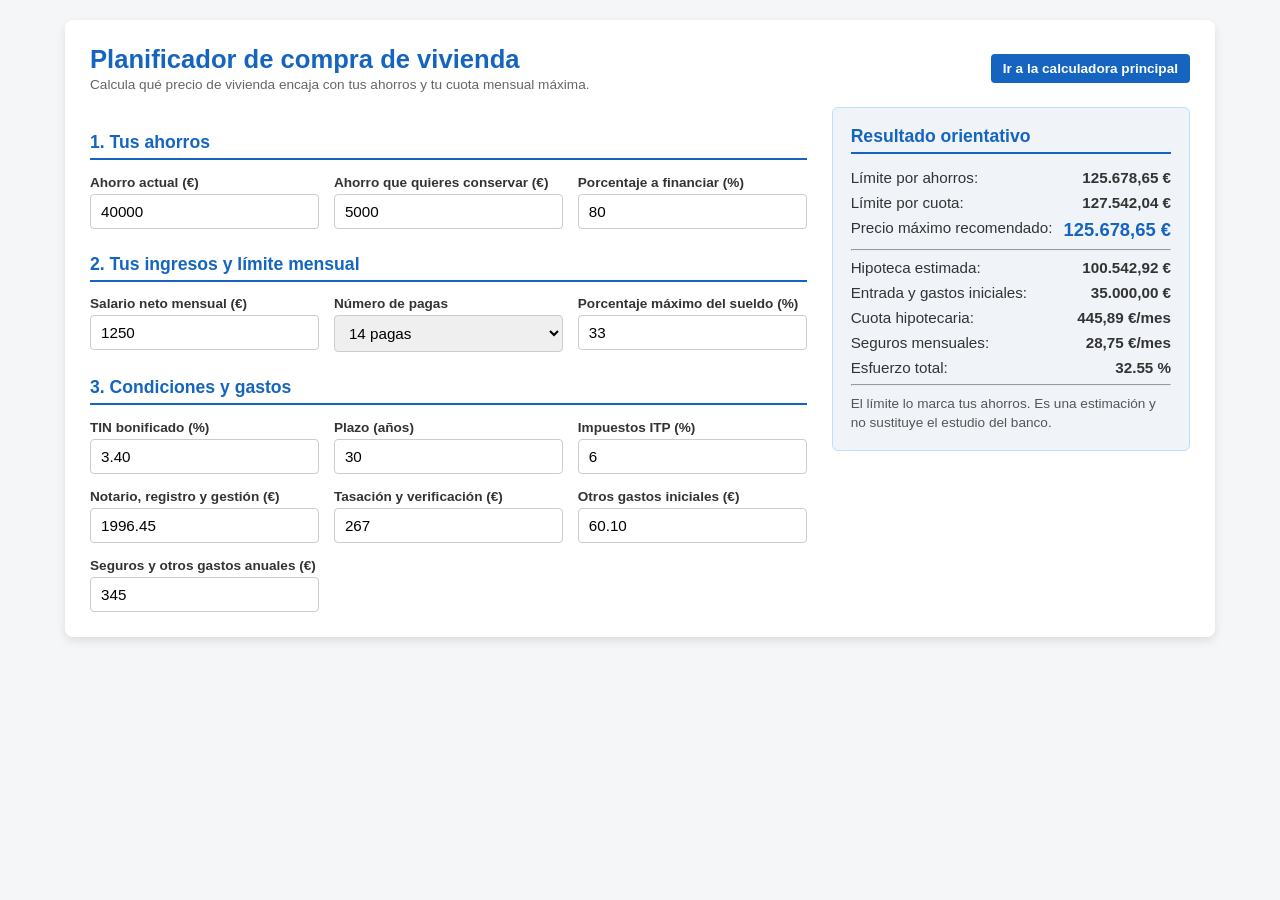
==== planificador.html @ c2ce825a "planificador" ====
<!DOCTYPE html>
<html lang="es">
<head>
  <meta charset="UTF-8">
  <meta name="viewport" content="width=device-width, initial-scale=1.0">
  <title>Planificador de compra de vivienda</title>
  <link rel="stylesheet" href="styles.css">
</head>
<body class="theme-azul">
  <main class="container planner-container">
    <div class="header-bar">
      <div>
        <h1>Planificador de compra de vivienda</h1>
        <p class="intro-text">Calcula qué precio de vivienda encaja con tus ahorros y tu cuota mensual máxima.</p>
      </div>
      <a class="btn-action link-button" href="index.html">Ir a la calculadora principal</a>
    </div>

    <div class="main-layout">
      <div>
        <h2>1. Tus ahorros</h2>
        <div class="grid">
          <div class="form-group">
            <label for="ahorroActual">Ahorro actual (€)</label>
            <input type="number" id="ahorroActual" value="40000" min="0" oninput="calcularPlanificacion()">
          </div>
          <div class="form-group">
            <label for="ahorroReserva">Ahorro que quieres conservar (€)</label>
            <input type="number" id="ahorroReserva" value="5000" min="0" oninput="calcularPlanificacion()">
          </div>
          <div class="form-group">
            <label for="porcentajeFinanciacion">Porcentaje a financiar (%)</label>
            <input type="number" id="porcentajeFinanciacion" value="80" min="1" max="100" step="0.1" oninput="calcularPlanificacion()">
          </div>
        </div>

        <h2>2. Tus ingresos y límite mensual</h2>
        <div class="grid">
          <div class="form-group">
            <label for="salarioMensual">Salario neto mensual (€)</label>
            <input type="number" id="salarioMensual" value="1250" min="0" oninput="calcularPlanificacion()">
          </div>
          <div class="form-group">
            <label for="numeroPagas">Número de pagas</label>
            <select id="numeroPagas" onchange="calcularPlanificacion()">
              <option value="12">12 pagas</option>
              <option value="14" selected>14 pagas</option>
            </select>
          </div>
          <div class="form-group">
            <label for="porcentajeEsfuerzo">Porcentaje máximo del sueldo (%)</label>
            <input type="number" id="porcentajeEsfuerzo" value="33" min="1" max="100" step="0.1" oninput="calcularPlanificacion()">
          </div>
        </div>

        <h2>3. Condiciones y gastos</h2>
        <div class="grid">
          <div class="form-group">
            <label for="tinBonificado">TIN bonificado (%)</label>
            <input type="number" id="tinBonificado" value="3.40" min="0" step="0.01" oninput="calcularPlanificacion()">
          </div>
          <div class="form-group">
            <label for="plazoAnos">Plazo (años)</label>
            <input type="number" id="plazoAnos" value="30" min="1" oninput="calcularPlanificacion()">
          </div>
          <div class="form-group">
            <label for="porcentajeImpuestos">Impuestos ITP (%)</label>
            <input type="number" id="porcentajeImpuestos" value="6" min="0" step="0.1" oninput="calcularPlanificacion()">
          </div>
          <div class="form-group">
            <label for="gastosCompra">Notario, registro y gestión (€)</label>
            <input type="number" id="gastosCompra" value="1996.45" min="0" step="0.01" oninput="calcularPlanificacion()">
          </div>
          <div class="form-group">
            <label for="gastosHipoteca">Tasación y verificación (€)</label>
            <input type="number" id="gastosHipoteca" value="267" min="0" step="0.01" oninput="calcularPlanificacion()">
          </div>
          <div class="form-group">
            <label for="otrosGastosIniciales">Otros gastos iniciales (€)</label>
            <input type="number" id="otrosGastosIniciales" value="60.10" min="0" step="0.01" oninput="calcularPlanificacion()">
          </div>
          <div class="form-group">
            <label for="gastosRecurrentes">Seguros y otros gastos anuales (€)</label>
            <input type="number" id="gastosRecurrentes" value="345" min="0" step="0.01" oninput="calcularPlanificacion()">
          </div>
        </div>
      </div>

      <aside class="sidebar-card planner-results">
        <h2 style="margin-top:0;">Resultado orientativo</h2>
        <div class="res-line"><span>Límite por ahorros:</span><strong id="resLimiteAhorros">0,00 €</strong></div>
        <div class="res-line"><span>Límite por cuota:</span><strong id="resLimiteCuota">0,00 €</strong></div>
        <div class="res-line"><span>Precio máximo recomendado:</span><strong id="resPrecioMaximo" class="highlight">0,00 €</strong></div>
        <hr>
        <div class="res-line"><span>Hipoteca estimada:</span><strong id="resHipoteca">0,00 €</strong></div>
        <div class="res-line"><span>Entrada y gastos iniciales:</span><strong id="resAportacion">0,00 €</strong></div>
        <div class="res-line"><span>Cuota hipotecaria:</span><strong id="resCuota">0,00 €/mes</strong></div>
        <div class="res-line"><span>Seguros mensuales:</span><strong id="resSeguros">0,00 €/mes</strong></div>
        <div class="res-line"><span>Esfuerzo total:</span><strong id="resEsfuerzo">0,00 %</strong></div>
        <hr>
        <div class="planner-note" id="resExplicacion">Introduce tus datos para ver el resultado.</div>
      </aside>
    </div>
  </main>
  <script src="planificador.js"></script>
</body>
</html>
---- styles.css ----
/* Temas de Color */
:root {
  --primary: #1565c0;
  --bg: #f4f6f8;
  --card-bg: #ffffff;
  --text: #333333;
  --border: #cccccc;
  --readonly-bg: #e9ecef;
  --accent-bg: #f0f4f9;
  --results-bg: #e3f2fd;
  --accent-border: #bbdefb;
}

/* Modificadores de Temas */
body.theme-verde {
  --primary: #1b5e20;
  --accent-bg: #f0f7f4;
  --results-bg: #e8f5e9;
  --accent-border: #c8e6c9;
}

body.theme-azul {
  --primary: #1565c0;
  --accent-bg: #f0f4f9;
  --results-bg: #e3f2fd;
  --accent-border: #bbdefb;
}

body.theme-morado {
  --primary: #4a148c;
  --accent-bg: #f3e5f5;
  --results-bg: #f3e5f5;
  --accent-border: #e1bee7;
}

body.theme-rojo {
  --primary: #b71c1c;
  --accent-bg: #ffebee;
  --results-bg: #ffebee;
  --accent-border: #ffcdd2;
}

body.theme-amarillo {
  --primary: #f57f17;
  --accent-bg: #fffde7;
  --results-bg: #fffde7;
  --accent-border: #fff59d;
}

body {
  font-family: Arial, sans-serif;
  background-color: var(--bg);
  color: var(--text);
  margin: 0;
  padding: 20px;
  transition: all 0.3s ease;
}

.container {
  max-width: 1100px;
  margin: 0 auto;
  background: var(--card-bg);
  padding: 25px;
  border-radius: 8px;
  box-shadow: 0 4px 10px rgba(0,0,0,0.1);
  position: relative;
}

.header-bar {
  display: flex;
  justify-content: space-between;
  align-items: center;
  flex-wrap: wrap;
  margin-bottom: 15px;
  gap: 10px;
}

.controls-container {
  display: flex;
  align-items: center;
  gap: 10px;
  font-size: 0.85rem;
  font-weight: bold;
}

.controls-container select {
  padding: 6px 8px;
  font-weight: normal;
}

.btn-action {
  background-color: var(--primary);
  color: #ffffff;
  border: none;
  padding: 7px 12px;
  border-radius: 4px;
  cursor: pointer;
  font-weight: bold;
  font-size: 0.85rem;
  transition: opacity 0.2s;
}

.btn-action:hover {
  opacity: 0.9;
}

h1 {
  color: var(--primary);
  margin: 0;
  font-size: 1.6rem;
}

h2 {
  font-size: 1.1rem;
  border-bottom: 2px solid var(--primary);
  padding-bottom: 5px;
  margin-top: 25px;
  color: var(--primary);
}

.main-layout {
  display: grid;
  grid-template-columns: 2fr 1fr;
  gap: 25px;
}

@media (max-width: 850px) {
  .main-layout {
    grid-template-columns: 1fr;
  }
  .header-bar {
    flex-direction: column;
    align-items: flex-start;
  }
}

.grid {
  display: grid;
  grid-template-columns: repeat(auto-fit, minmax(220px, 1fr));
  gap: 15px;
}

.form-group {
  display: flex;
  flex-direction: column;
}

label {
  font-size: 0.85rem;
  font-weight: bold;
  margin-bottom: 4px;
}

input, select {
  padding: 8px 10px;
  border: 1px solid var(--border);
  border-radius: 4px;
  font-size: 0.95rem;
}

input[readonly] {
  background-color: var(--readonly-bg);
  font-weight: bold;
}

.sidebar-card {
  background-color: var(--accent-bg);
  border: 1px solid var(--accent-border);
  border-radius: 6px;
  padding: 18px;
  height: fit-content;
}

.results-card {
  background-color: var(--results-bg);
  border: 1px solid var(--accent-border);
  border-radius: 6px;
  padding: 15px;
  margin-top: 20px;
}

.results-card div, .sidebar-card div.res-line {
  display: flex;
  justify-content: space-between;
  margin-bottom: 8px;
  font-size: 0.95rem;
}

.highlight {
  font-size: 1.15rem;
  font-weight: bold;
  color: var(--primary);
}

.badge-ok {
  color: #2e7d32;
  font-weight: bold;
}

.badge-alert {
  color: #c62828;
  font-weight: bold;
}

.link-button {
  display: inline-block;
  text-decoration: none;
}

.intro-text {
  font-size: 0.85rem;
  color: #666;
  margin: 3px 0 0;
}

.planner-results {
  align-self: start;
}

.planner-note {
  font-size: 0.85rem;
  line-height: 1.4;
  color: #555;
}

@media (max-width: 500px) {
  body {
    padding: 10px;
  }

  .container {
    padding: 15px;
  }

  .header-bar {
    gap: 15px;
  }

  .controls-container {
    flex-wrap: wrap;
  }
}
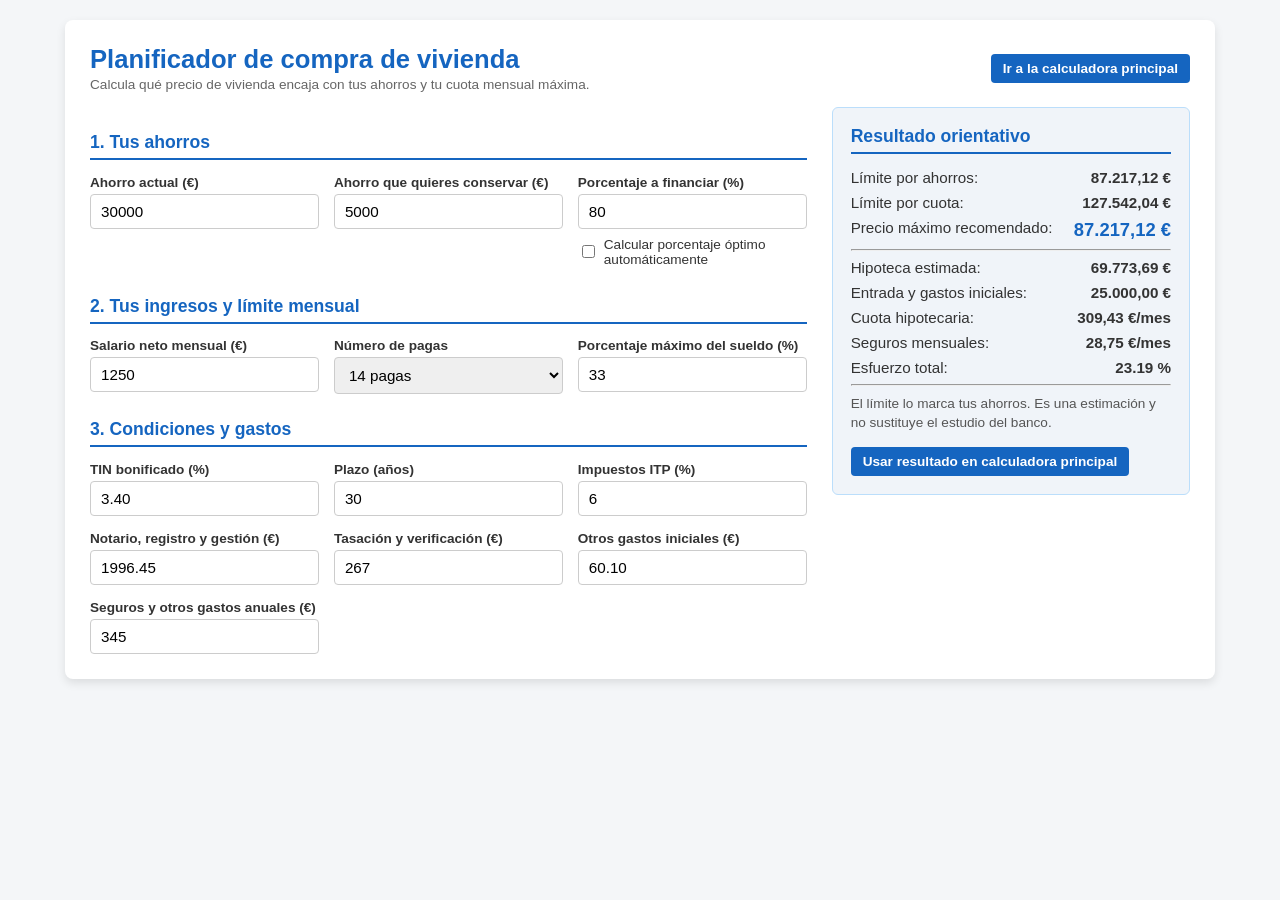
==== commit 7f2d4086: "fix planificador" ====
--- a/planificador.html
+++ b/planificador.html
@@ -22,7 +22,7 @@
         <div class="grid">
           <div class="form-group">
             <label for="ahorroActual">Ahorro actual (€)</label>
-            <input type="number" id="ahorroActual" value="40000" min="0" oninput="calcularPlanificacion()">
+            <input type="number" id="ahorroActual" value="30000" min="0" oninput="calcularPlanificacion()">
           </div>
           <div class="form-group">
             <label for="ahorroReserva">Ahorro que quieres conservar (€)</label>
@@ -31,6 +31,7 @@
           <div class="form-group">
             <label for="porcentajeFinanciacion">Porcentaje a financiar (%)</label>
             <input type="number" id="porcentajeFinanciacion" value="80" min="1" max="100" step="0.1" oninput="calcularPlanificacion()">
+            <label class="checkbox-label"><input type="checkbox" id="financiacionAutomatica" onchange="cambiarModoFinanciacion()"> Calcular porcentaje óptimo automáticamente</label>
           </div>
         </div>
 
@@ -99,6 +100,7 @@
         <div class="res-line"><span>Esfuerzo total:</span><strong id="resEsfuerzo">0,00 %</strong></div>
         <hr>
         <div class="planner-note" id="resExplicacion">Introduce tus datos para ver el resultado.</div>
+        <a class="btn-action link-button planner-main-link" id="usarEnPrincipal" href="index.html">Usar resultado en calculadora principal</a>
       </aside>
     </div>
   </main>
--- a/styles.css
+++ b/styles.css
@@ -223,6 +223,24 @@
   color: #555;
 }
 
+.checkbox-label {
+  display: flex;
+  flex-direction: row;
+  align-items: center;
+  gap: 6px;
+  margin-top: 8px;
+  font-weight: normal;
+}
+
+.checkbox-label input {
+  width: auto;
+}
+
+.planner-main-link {
+  margin-top: 15px;
+  text-align: center;
+}
+
 @media (max-width: 500px) {
   body {
     padding: 10px;
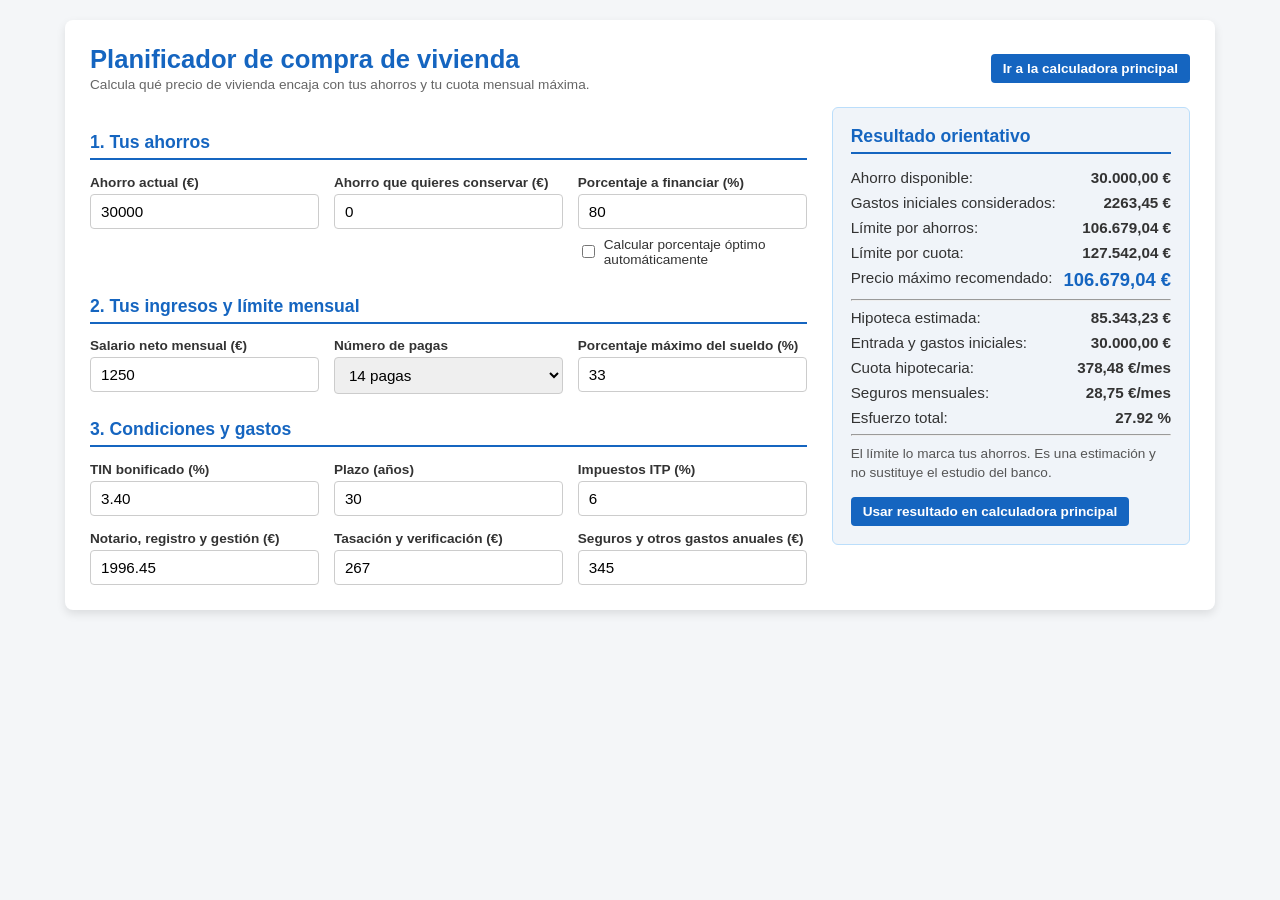
==== commit 0a683063: "posible fix" ====
--- a/planificador.html
+++ b/planificador.html
@@ -26,7 +26,7 @@
           </div>
           <div class="form-group">
             <label for="ahorroReserva">Ahorro que quieres conservar (€)</label>
-            <input type="number" id="ahorroReserva" value="5000" min="0" oninput="calcularPlanificacion()">
+            <input type="number" id="ahorroReserva" value="0" min="0" oninput="calcularPlanificacion()">
           </div>
           <div class="form-group">
             <label for="porcentajeFinanciacion">Porcentaje a financiar (%)</label>
@@ -77,10 +77,6 @@
             <input type="number" id="gastosHipoteca" value="267" min="0" step="0.01" oninput="calcularPlanificacion()">
           </div>
           <div class="form-group">
-            <label for="otrosGastosIniciales">Otros gastos iniciales (€)</label>
-            <input type="number" id="otrosGastosIniciales" value="60.10" min="0" step="0.01" oninput="calcularPlanificacion()">
-          </div>
-          <div class="form-group">
             <label for="gastosRecurrentes">Seguros y otros gastos anuales (€)</label>
             <input type="number" id="gastosRecurrentes" value="345" min="0" step="0.01" oninput="calcularPlanificacion()">
           </div>
@@ -89,6 +85,8 @@
 
       <aside class="sidebar-card planner-results">
         <h2 style="margin-top:0;">Resultado orientativo</h2>
+        <div class="res-line"><span>Ahorro disponible:</span><strong id="resAhorroDisponible">0,00 €</strong></div>
+        <div class="res-line"><span>Gastos iniciales considerados:</span><strong id="resGastosIniciales">0,00 €</strong></div>
         <div class="res-line"><span>Límite por ahorros:</span><strong id="resLimiteAhorros">0,00 €</strong></div>
         <div class="res-line"><span>Límite por cuota:</span><strong id="resLimiteCuota">0,00 €</strong></div>
         <div class="res-line"><span>Precio máximo recomendado:</span><strong id="resPrecioMaximo" class="highlight">0,00 €</strong></div>
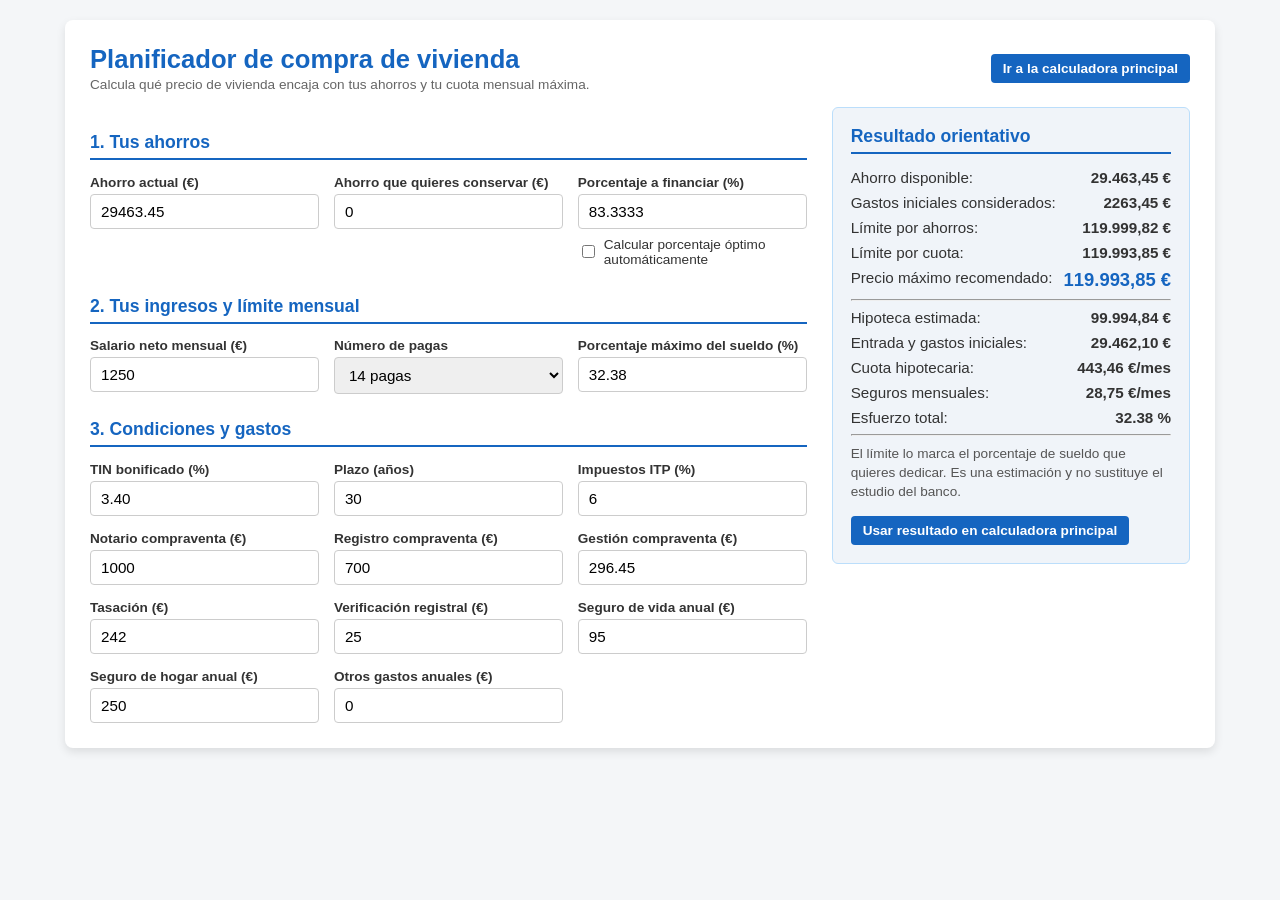
==== commit e3001a4c: "cambios" ====
--- a/planificador.html
+++ b/planificador.html
@@ -22,7 +22,7 @@
         <div class="grid">
           <div class="form-group">
             <label for="ahorroActual">Ahorro actual (€)</label>
-            <input type="number" id="ahorroActual" value="30000" min="0" oninput="calcularPlanificacion()">
+            <input type="number" id="ahorroActual" value="29463.45" min="0" step="0.01" oninput="calcularPlanificacion()">
           </div>
           <div class="form-group">
             <label for="ahorroReserva">Ahorro que quieres conservar (€)</label>
@@ -30,7 +30,7 @@
           </div>
           <div class="form-group">
             <label for="porcentajeFinanciacion">Porcentaje a financiar (%)</label>
-            <input type="number" id="porcentajeFinanciacion" value="80" min="1" max="100" step="0.1" oninput="calcularPlanificacion()">
+            <input type="number" id="porcentajeFinanciacion" value="83.3333" min="1" max="100" step="0.0001" oninput="calcularPlanificacion()">
             <label class="checkbox-label"><input type="checkbox" id="financiacionAutomatica" onchange="cambiarModoFinanciacion()"> Calcular porcentaje óptimo automáticamente</label>
           </div>
         </div>
@@ -50,7 +50,7 @@
           </div>
           <div class="form-group">
             <label for="porcentajeEsfuerzo">Porcentaje máximo del sueldo (%)</label>
-            <input type="number" id="porcentajeEsfuerzo" value="33" min="1" max="100" step="0.1" oninput="calcularPlanificacion()">
+            <input type="number" id="porcentajeEsfuerzo" value="32.38" min="1" max="100" step="0.01" oninput="calcularPlanificacion()">
           </div>
         </div>
 
@@ -69,16 +69,36 @@
             <input type="number" id="porcentajeImpuestos" value="6" min="0" step="0.1" oninput="calcularPlanificacion()">
           </div>
           <div class="form-group">
-            <label for="gastosCompra">Notario, registro y gestión (€)</label>
-            <input type="number" id="gastosCompra" value="1996.45" min="0" step="0.01" oninput="calcularPlanificacion()">
+            <label for="gastosNotario">Notario compraventa (€)</label>
+            <input type="number" id="gastosNotario" value="1000" min="0" step="0.01" oninput="calcularPlanificacion()">
           </div>
           <div class="form-group">
-            <label for="gastosHipoteca">Tasación y verificación (€)</label>
-            <input type="number" id="gastosHipoteca" value="267" min="0" step="0.01" oninput="calcularPlanificacion()">
+            <label for="gastosRegistro">Registro compraventa (€)</label>
+            <input type="number" id="gastosRegistro" value="700" min="0" step="0.01" oninput="calcularPlanificacion()">
           </div>
           <div class="form-group">
-            <label for="gastosRecurrentes">Seguros y otros gastos anuales (€)</label>
-            <input type="number" id="gastosRecurrentes" value="345" min="0" step="0.01" oninput="calcularPlanificacion()">
+            <label for="gastosGestion">Gestión compraventa (€)</label>
+            <input type="number" id="gastosGestion" value="296.45" min="0" step="0.01" oninput="calcularPlanificacion()">
+          </div>
+          <div class="form-group">
+            <label for="tasacion">Tasación (€)</label>
+            <input type="number" id="tasacion" value="242" min="0" step="0.01" oninput="calcularPlanificacion()">
+          </div>
+          <div class="form-group">
+            <label for="verificacion">Verificación registral (€)</label>
+            <input type="number" id="verificacion" value="25" min="0" step="0.01" oninput="calcularPlanificacion()">
+          </div>
+          <div class="form-group">
+            <label for="seguroVidaAnual">Seguro de vida anual (€)</label>
+            <input type="number" id="seguroVidaAnual" value="95" min="0" step="0.01" oninput="calcularPlanificacion()">
+          </div>
+          <div class="form-group">
+            <label for="seguroHogarAnual">Seguro de hogar anual (€)</label>
+            <input type="number" id="seguroHogarAnual" value="250" min="0" step="0.01" oninput="calcularPlanificacion()">
+          </div>
+          <div class="form-group">
+            <label for="otrosGastosAnuales">Otros gastos anuales (€)</label>
+            <input type="number" id="otrosGastosAnuales" value="0" min="0" step="0.01" oninput="calcularPlanificacion()">
           </div>
         </div>
       </div>
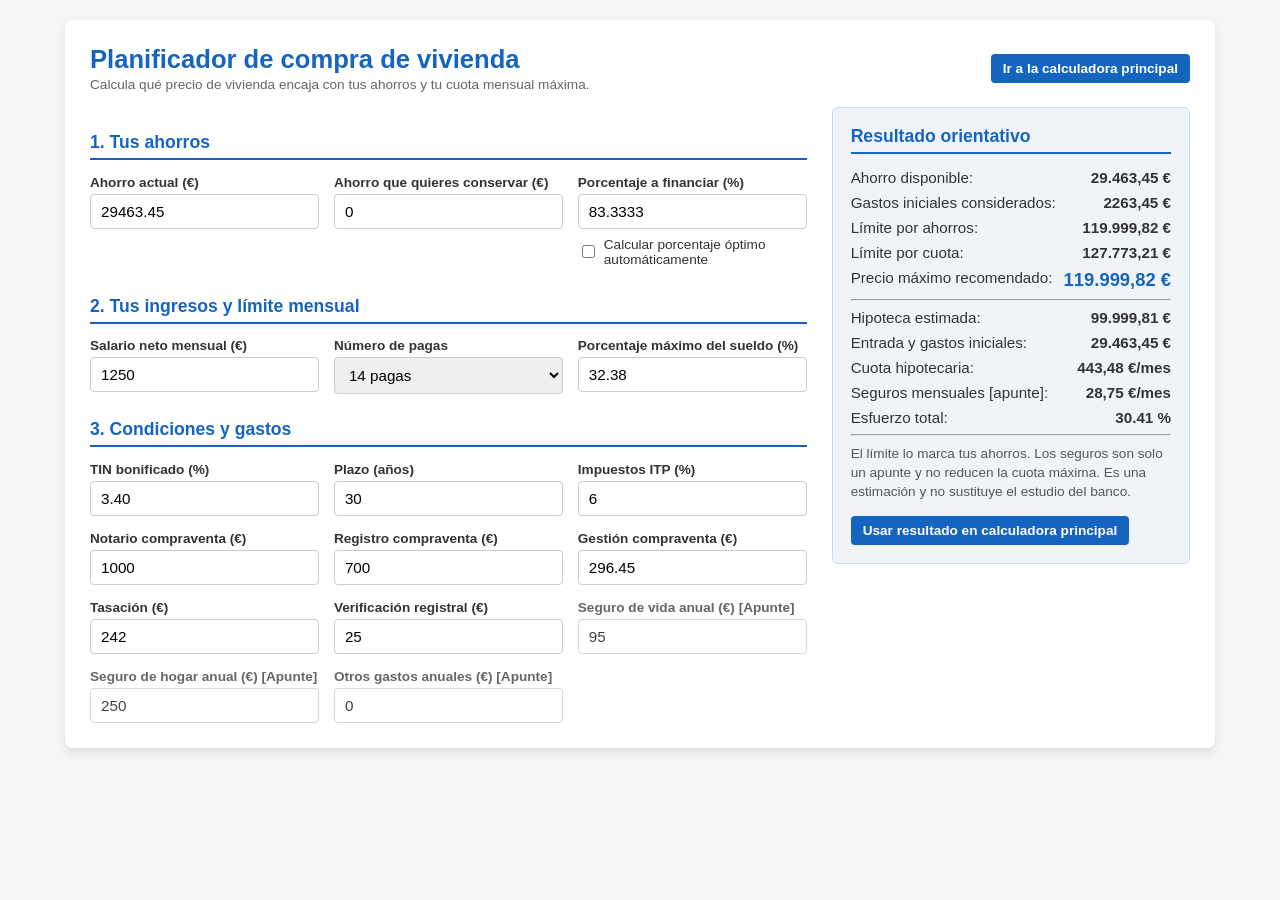
==== commit 5ea91545: "fix" ====
--- a/planificador.html
+++ b/planificador.html
@@ -88,16 +88,16 @@
             <label for="verificacion">Verificación registral (€)</label>
             <input type="number" id="verificacion" value="25" min="0" step="0.01" oninput="calcularPlanificacion()">
           </div>
-          <div class="form-group">
-            <label for="seguroVidaAnual">Seguro de vida anual (€)</label>
+          <div class="form-group planner-reference">
+            <label for="seguroVidaAnual">Seguro de vida anual (€) [Apunte]</label>
             <input type="number" id="seguroVidaAnual" value="95" min="0" step="0.01" oninput="calcularPlanificacion()">
           </div>
-          <div class="form-group">
-            <label for="seguroHogarAnual">Seguro de hogar anual (€)</label>
+          <div class="form-group planner-reference">
+            <label for="seguroHogarAnual">Seguro de hogar anual (€) [Apunte]</label>
             <input type="number" id="seguroHogarAnual" value="250" min="0" step="0.01" oninput="calcularPlanificacion()">
           </div>
-          <div class="form-group">
-            <label for="otrosGastosAnuales">Otros gastos anuales (€)</label>
+          <div class="form-group planner-reference">
+            <label for="otrosGastosAnuales">Otros gastos anuales (€) [Apunte]</label>
             <input type="number" id="otrosGastosAnuales" value="0" min="0" step="0.01" oninput="calcularPlanificacion()">
           </div>
         </div>
@@ -114,10 +114,10 @@
         <div class="res-line"><span>Hipoteca estimada:</span><strong id="resHipoteca">0,00 €</strong></div>
         <div class="res-line"><span>Entrada y gastos iniciales:</span><strong id="resAportacion">0,00 €</strong></div>
         <div class="res-line"><span>Cuota hipotecaria:</span><strong id="resCuota">0,00 €/mes</strong></div>
-        <div class="res-line"><span>Seguros mensuales:</span><strong id="resSeguros">0,00 €/mes</strong></div>
+        <div class="res-line"><span>Seguros mensuales [apunte]:</span><strong id="resSeguros">0,00 €/mes</strong></div>
         <div class="res-line"><span>Esfuerzo total:</span><strong id="resEsfuerzo">0,00 %</strong></div>
         <hr>
-        <div class="planner-note" id="resExplicacion">Introduce tus datos para ver el resultado.</div>
+        <div class="planner-note" id="resExplicacion">Los seguros son solo informativos y no se descuentan de la cuota máxima.</div>
         <a class="btn-action link-button planner-main-link" id="usarEnPrincipal" href="index.html">Usar resultado en calculadora principal</a>
       </aside>
     </div>
--- a/styles.css
+++ b/styles.css
@@ -223,6 +223,10 @@
   color: #555;
 }
 
+.planner-reference {
+  opacity: 0.75;
+}
+
 .checkbox-label {
   display: flex;
   flex-direction: row;
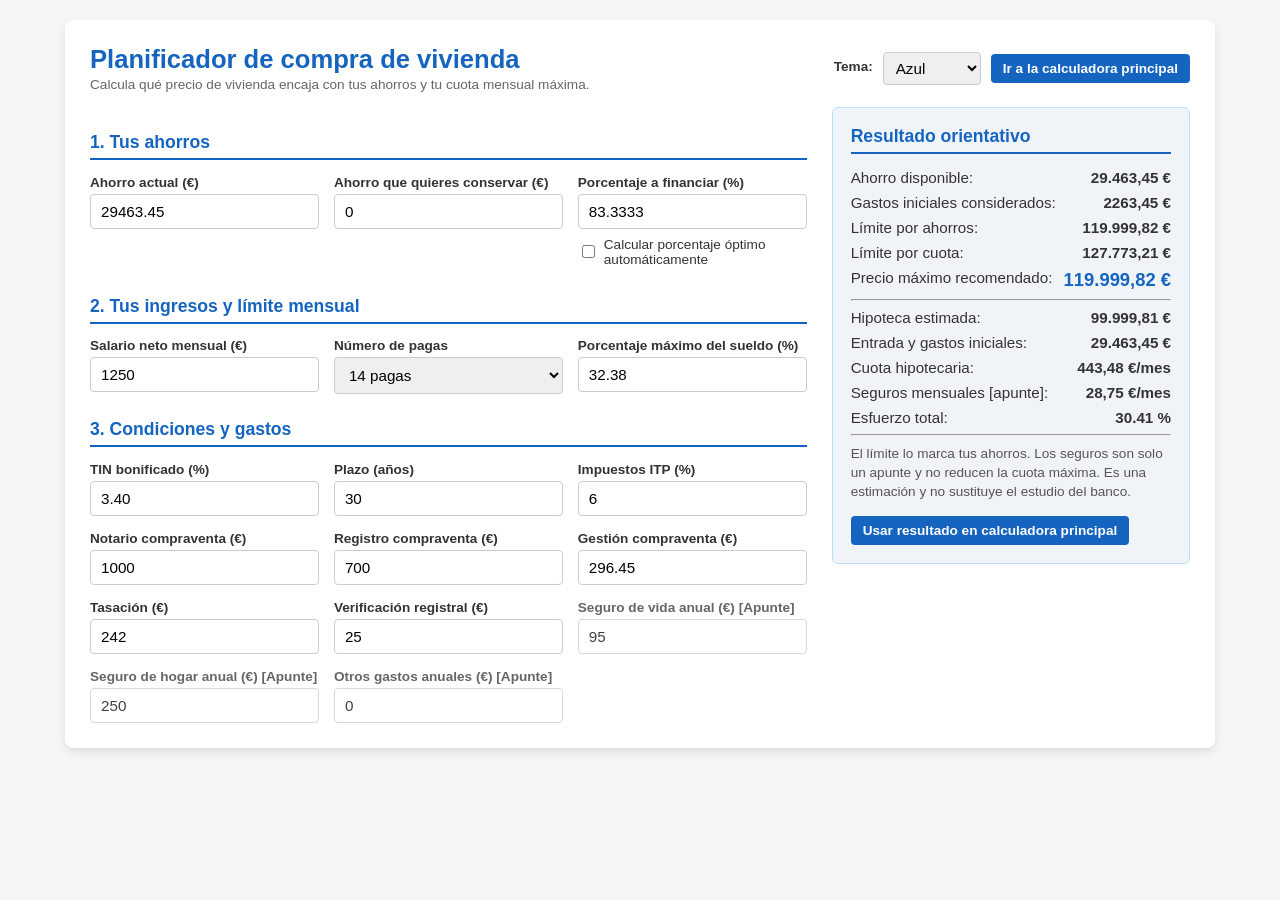
==== commit fd2fb5d1: "aaaaaaaaaaaaaaaaaaaa" ====
--- a/planificador.html
+++ b/planificador.html
@@ -13,7 +13,17 @@
         <h1>Planificador de compra de vivienda</h1>
         <p class="intro-text">Calcula qué precio de vivienda encaja con tus ahorros y tu cuota mensual máxima.</p>
       </div>
-      <a class="btn-action link-button" href="index.html">Ir a la calculadora principal</a>
+      <div class="controls-container">
+        <label for="themeSelect">Tema:</label>
+        <select id="themeSelect" onchange="cambiarTema(this.value)">
+          <option value="theme-azul">Azul</option>
+          <option value="theme-verde">Verde</option>
+          <option value="theme-morado">Moradito</option>
+          <option value="theme-rojo">Rojo</option>
+          <option value="theme-amarillo">Amarillo</option>
+        </select>
+        <a class="btn-action link-button" href="index.html">Ir a la calculadora principal</a>
+      </div>
     </div>
 
     <div class="main-layout">
